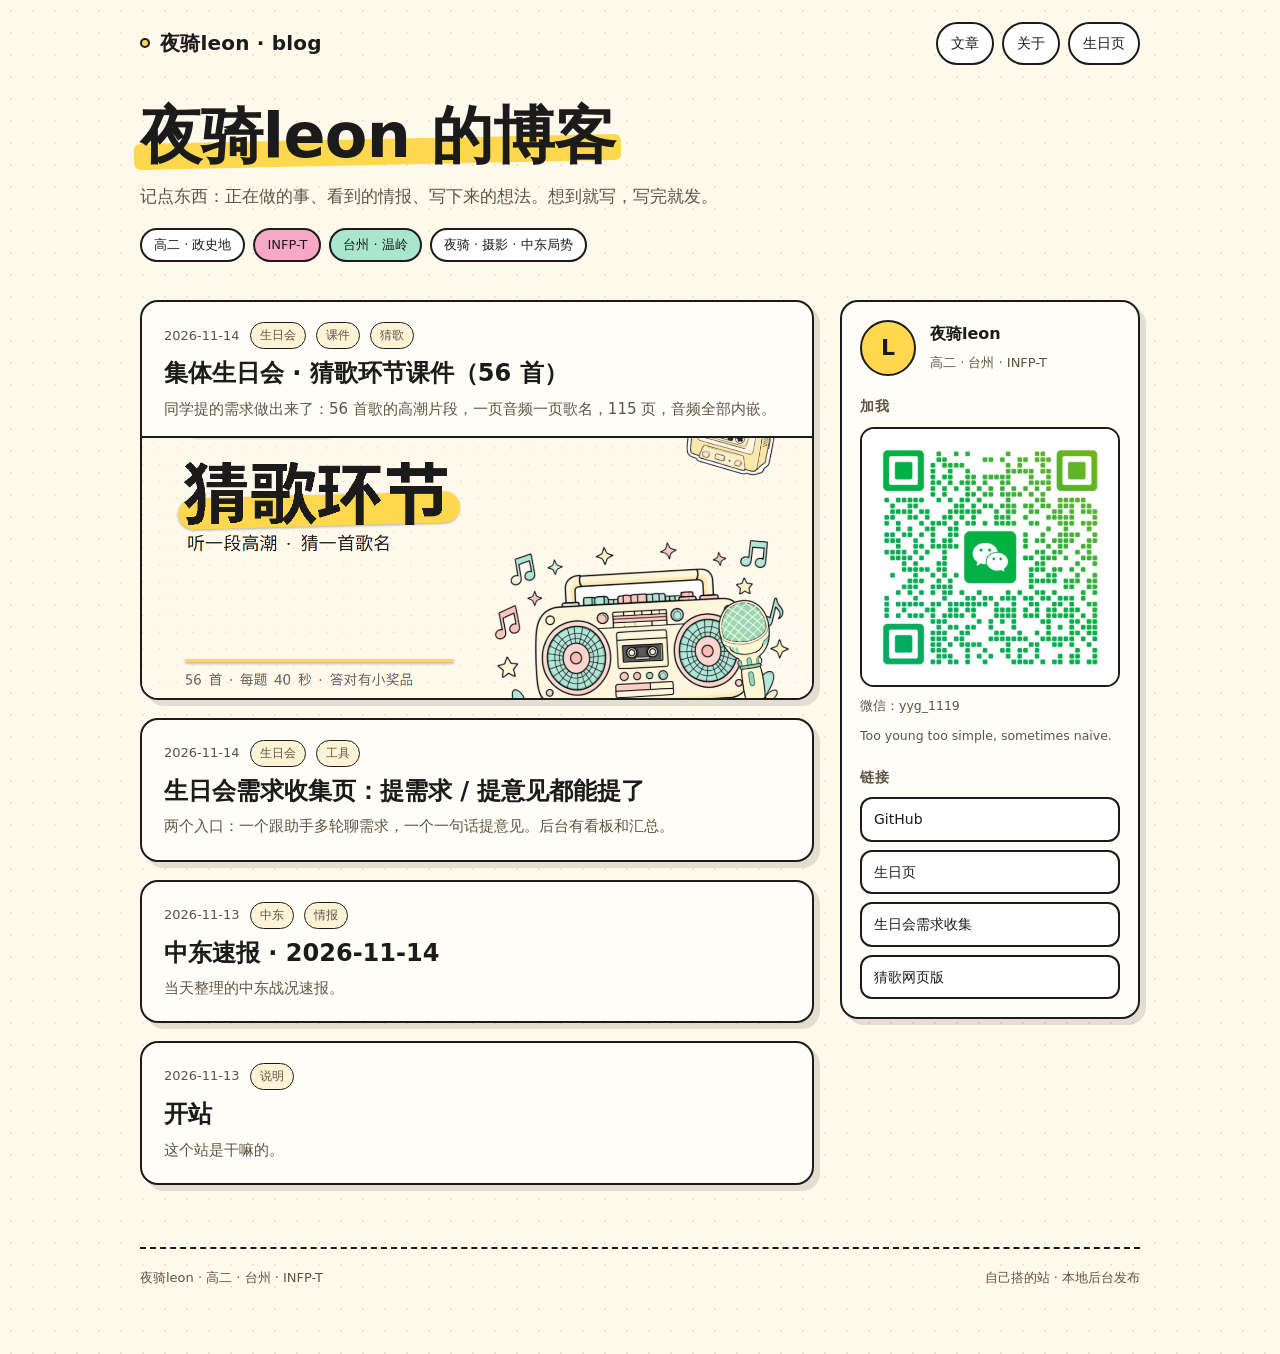
==== index.html @ 82ba841f "init: 博客站点 + 首批文章" ====
<!doctype html>
<html lang="zh-CN"><head>
<meta charset="utf-8">
<meta name="viewport" content="width=device-width,initial-scale=1">
<title>夜骑leon · 博客</title>
<meta name="description" content="Too young too simple, sometimes naive.">
<meta name="theme-color" content="#fff9ec">
<link rel="stylesheet" href="assets/style.css">

</head><body>
<div class="wrap">
<header class="top">
  <div class="brand"><span class="dot"></span>夜骑leon · blog</div>
  <nav><a href="index.html">文章</a><a href="about.html">关于</a><a href="https://cnyeqi-leon.github.io/birthday/">生日页</a></nav>
</header>
<section class="hero">
  <h1><span class="hl">夜骑leon 的博客</span></h1>
  <p>记点东西：正在做的事、看到的情报、写下来的想法。想到就写，写完就发。</p>
  <div class="chips"><span class="chip ">高二 · 政史地</span><span class="chip p">INFP-T</span><span class="chip m">台州 · 温岭</span><span class="chip ">夜骑 · 摄影 · 中东局势</span></div>
</section>
<div class="layout">
  <div><a class="card post-card" href="post/guess-song-ppt.html">
  <div class="meta"><span>2026-11-14</span><span class="tag">生日会</span><span class="tag">课件</span><span class="tag">猜歌</span></div>
  <h2>集体生日会 · 猜歌环节课件（56 首）</h2>
  <p>同学提的需求做出来了：56 首歌的高潮片段，一页音频一页歌名，115 页，音频全部内嵌。</p>
  <span class="cover"><img src="assets/uploads/guess-cover.png" alt=""></span>
</a><a class="card post-card" href="post/birthday-requirement-site.html">
  <div class="meta"><span>2026-11-14</span><span class="tag">生日会</span><span class="tag">工具</span></div>
  <h2>生日会需求收集页：提需求 / 提意见都能提了</h2>
  <p>两个入口：一个跟助手多轮聊需求，一个一句话提意见。后台有看板和汇总。</p>
  
</a><a class="card post-card" href="post/mideast-2026-11-14.html">
  <div class="meta"><span>2026-11-13</span><span class="tag">中东</span><span class="tag">情报</span></div>
  <h2>中东速报 · 2026-11-14</h2>
  <p>当天整理的中东战况速报。</p>
  
</a><a class="card post-card" href="post/hello.html">
  <div class="meta"><span>2026-11-13</span><span class="tag">说明</span></div>
  <h2>开站</h2>
  <p>这个站是干嘛的。</p>
  
</a></div>
  <aside class="side"><div class="card">
  <div class="me">
    <div class="avatar">L</div>
    <div><b>夜骑leon</b><span>高二 · 台州 · INFP-T</span></div>
  </div>
  <h3>加我</h3>
  <img class="qr" src="assets/uploads/wechat-qr.png" alt="微信二维码">
  <div class="note">微信：yyg_1119</div>
  <div class="note">Too young too simple, sometimes naive.</div>
  <h3>链接</h3>
  <div class="links"><a href="https://github.com/cnyeqi-leon">GitHub</a><a href="https://cnyeqi-leon.github.io/birthday/">生日页</a><a href="https://junshi-pc.tailf36923.ts.net:10000/">生日会需求收集</a><a href="https://junshi-pc.tailf36923.ts.net:10000/guess/">猜歌网页版</a></div>
</div></aside>
</div>
<footer>
  <span>夜骑leon · 高二 · 台州 · INFP-T</span>
  <span>自己搭的站 · 本地后台发布</span>
</footer>
</div>
</body></html>
---- assets/style.css ----
:root{--cream:#fff9ec;--cream2:#fff3d6;--ink:#1b1b1b;--ink2:#5b5346;--yellow:#ffd84d;
--pink:#f7a8c4;--mint:#a8e6cf;--line:#1b1b1b;--card:#fffdf8;--grid:#efe4cd}
*{box-sizing:border-box}
html{-webkit-text-size-adjust:100%}
body{margin:0;background:var(--cream);color:var(--ink);font-family:-apple-system,BlinkMacSystemFont,'PingFang SC','Microsoft YaHei','Noto Sans SC',system-ui,sans-serif;
 background-image:radial-gradient(var(--grid) 1px,transparent 1px);background-size:22px 22px;
 font-size:16px;line-height:1.75}
a{color:var(--ink);text-decoration:none}
a:hover{color:#8a5a00}
.wrap{max-width:1040px;margin:0 auto;padding:0 20px 64px}
header.top{display:flex;align-items:center;justify-content:space-between;gap:16px;
 padding:22px 0 10px;flex-wrap:wrap}
.brand{display:flex;align-items:baseline;gap:10px;font-weight:800;font-size:20px;letter-spacing:.01em}
.brand .dot{width:10px;height:10px;border-radius:50%;background:var(--yellow);
 border:2px solid var(--ink);display:inline-block;transform:translateY(-2px)}
nav{display:flex;gap:8px;flex-wrap:wrap}
nav a{font-size:14px;padding:7px 13px;border:2px solid var(--ink);border-radius:999px;background:#fff;
 transition:.15s}
nav a:hover{background:var(--yellow);color:var(--ink)}
.hero{padding:26px 0 8px}
.hero h1{font-size:clamp(34px,6.4vw,62px);line-height:1.12;margin:0 0 12px;font-weight:800;letter-spacing:-.01em}
.hl{position:relative;display:inline-block;z-index:0}
.hl::after{content:"";position:absolute;left:-6px;right:-6px;bottom:6%;height:38%;
 background:var(--yellow);border-radius:6px;z-index:-1;transform:rotate(-1.2deg)}
.hero p{margin:10px 0 0;color:var(--ink2);font-size:17px;max-width:44em}
.chips{display:flex;gap:8px;flex-wrap:wrap;margin-top:16px}
.chip{font-size:13px;border:2px solid var(--ink);border-radius:999px;padding:4px 12px;background:#fff}
.chip.y{background:var(--yellow)}.chip.p{background:var(--pink)}.chip.m{background:var(--mint)}
.layout{display:grid;grid-template-columns:minmax(0,1fr) 300px;gap:26px;margin-top:30px;align-items:start}
@media(max-width:820px){.layout{grid-template-columns:1fr}}
.card{background:var(--card);border:2.5px solid var(--ink);border-radius:18px;
 box-shadow:6px 6px 0 rgba(27,27,27,.12);overflow:hidden}
.post-card{display:block;padding:20px 22px;margin-bottom:18px;transition:transform .14s}
.post-card:hover{transform:translate(-2px,-2px);box-shadow:8px 8px 0 rgba(27,27,27,.16)}
.post-card .meta{font-size:13px;color:var(--ink2);display:flex;gap:10px;flex-wrap:wrap;align-items:center}
.tag{font-size:12px;border:1.5px solid var(--ink);border-radius:999px;padding:2px 9px;background:var(--cream2)}
.post-card h2{margin:8px 0 6px;font-size:24px;line-height:1.35;font-weight:800}
.post-card p{margin:0;color:var(--ink2);font-size:15px}
.post-card .cover{margin:14px -22px -20px;border-top:2.5px solid var(--ink);display:block}
.post-card .cover img{display:block;width:100%;max-height:260px;object-fit:cover}
.side{position:sticky;top:18px;display:grid;gap:18px}
.side .card{padding:18px}
.me{display:flex;align-items:center;gap:14px}
.avatar{width:56px;height:56px;border-radius:50%;background:var(--yellow);border:2.5px solid var(--ink);
 display:grid;place-items:center;font-weight:800;font-size:22px;flex:none}
.me b{display:block;font-size:16px}
.me span{font-size:13px;color:var(--ink2)}
.side h3{margin:18px 0 8px;font-size:14px;letter-spacing:.06em;color:var(--ink2);text-transform:uppercase}
.qr{display:block;width:100%;border:2.5px solid var(--ink);border-radius:14px;background:#fff}
.links{display:grid;gap:8px;margin-top:6px}
.links a{border:2px solid var(--ink);border-radius:12px;padding:8px 12px;background:#fff;font-size:14px}
.links a:hover{background:var(--yellow)}
.note{font-size:12.5px;color:var(--ink2);margin-top:8px}
footer{margin-top:44px;padding-top:18px;border-top:2px dashed var(--ink);font-size:13px;color:var(--ink2);
 display:flex;justify-content:space-between;gap:12px;flex-wrap:wrap}
/* ---------- 文章页 ---------- */
article.post{background:var(--card);border:2.5px solid var(--ink);border-radius:20px;
 box-shadow:6px 6px 0 rgba(27,27,27,.12);padding:34px clamp(20px,4vw,52px);margin-top:22px}
article.post h1{font-size:clamp(28px,4.6vw,42px);line-height:1.25;margin:6px 0 14px;font-weight:800}
.postmeta{display:flex;gap:10px;flex-wrap:wrap;align-items:center;font-size:13.5px;color:var(--ink2);
 padding-bottom:16px;border-bottom:2px dashed var(--ink);margin-bottom:22px}
.body{font-size:16.5px;line-height:1.9}
.body h2{font-size:26px;margin:34px 0 12px;font-weight:800}
.body h2 .mk{background:linear-gradient(transparent 62%,var(--yellow) 62%)}
.body h3{font-size:20px;margin:26px 0 10px}
.body p{margin:14px 0}
.body ul,.body ol{margin:14px 0;padding-left:1.5em}
.body li{margin:6px 0}
.body img{max-width:100%;border:2.5px solid var(--ink);border-radius:14px;display:block;margin:18px auto;
 box-shadow:5px 5px 0 rgba(27,27,27,.12)}
.body blockquote{margin:18px 0;padding:12px 18px;background:var(--cream2);border-left:6px solid var(--yellow);
 border-radius:0 12px 12px 0;color:var(--ink)}
.body code{background:#f0e7d6;border:1px solid #d8cbb1;border-radius:6px;padding:1px 6px;font-size:.92em}
.body pre{background:#1b1b1b;color:#f7f3e8;padding:16px 18px;border-radius:14px;overflow:auto}
.body pre code{background:none;border:0;color:inherit;padding:0}
.body a{border-bottom:2px solid var(--yellow);font-weight:600}
.body table{border-collapse:collapse;width:100%;margin:18px 0;font-size:15px}
.body th,.body td{border:1.5px solid var(--ink);padding:8px 10px;text-align:left}
.body th{background:var(--cream2)}
.body hr{border:0;border-top:2px dashed var(--ink);margin:28px 0}
.pager{display:flex;justify-content:space-between;gap:14px;margin-top:26px;flex-wrap:wrap}
.empty{padding:40px;text-align:center;color:var(--ink2)}
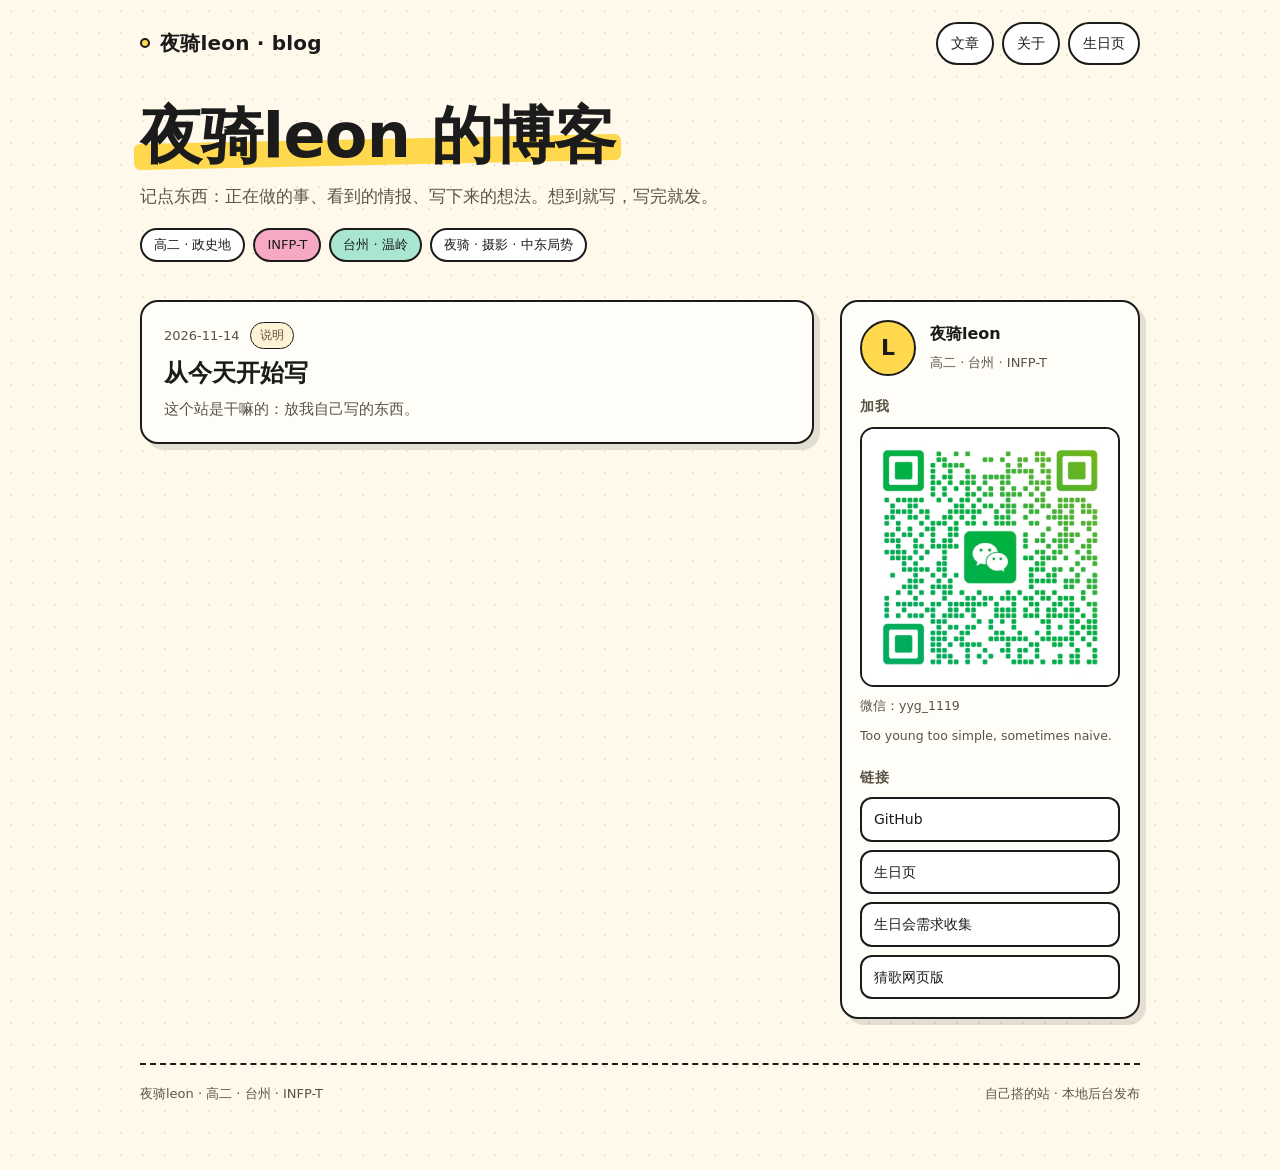
==== commit 9c4a3361: "content: 撤掉内部资料，只留自我介绍" ====
--- a/index.html
+++ b/index.html
@@ -19,25 +19,10 @@
   <div class="chips"><span class="chip ">高二 · 政史地</span><span class="chip p">INFP-T</span><span class="chip m">台州 · 温岭</span><span class="chip ">夜骑 · 摄影 · 中东局势</span></div>
 </section>
 <div class="layout">
-  <div><a class="card post-card" href="post/guess-song-ppt.html">
-  <div class="meta"><span>2026-11-14</span><span class="tag">生日会</span><span class="tag">课件</span><span class="tag">猜歌</span></div>
-  <h2>集体生日会 · 猜歌环节课件（56 首）</h2>
-  <p>同学提的需求做出来了：56 首歌的高潮片段，一页音频一页歌名，115 页，音频全部内嵌。</p>
-  <span class="cover"><img src="assets/uploads/guess-cover.png" alt=""></span>
-</a><a class="card post-card" href="post/birthday-requirement-site.html">
-  <div class="meta"><span>2026-11-14</span><span class="tag">生日会</span><span class="tag">工具</span></div>
-  <h2>生日会需求收集页：提需求 / 提意见都能提了</h2>
-  <p>两个入口：一个跟助手多轮聊需求，一个一句话提意见。后台有看板和汇总。</p>
-  
-</a><a class="card post-card" href="post/mideast-2026-11-14.html">
-  <div class="meta"><span>2026-11-13</span><span class="tag">中东</span><span class="tag">情报</span></div>
-  <h2>中东速报 · 2026-11-14</h2>
-  <p>当天整理的中东战况速报。</p>
-  
-</a><a class="card post-card" href="post/hello.html">
-  <div class="meta"><span>2026-11-13</span><span class="tag">说明</span></div>
-  <h2>开站</h2>
-  <p>这个站是干嘛的。</p>
+  <div><a class="card post-card" href="post/hello.html">
+  <div class="meta"><span>2026-11-14</span><span class="tag">说明</span></div>
+  <h2>从今天开始写</h2>
+  <p>这个站是干嘛的：放我自己写的东西。</p>
   
 </a></div>
   <aside class="side"><div class="card">
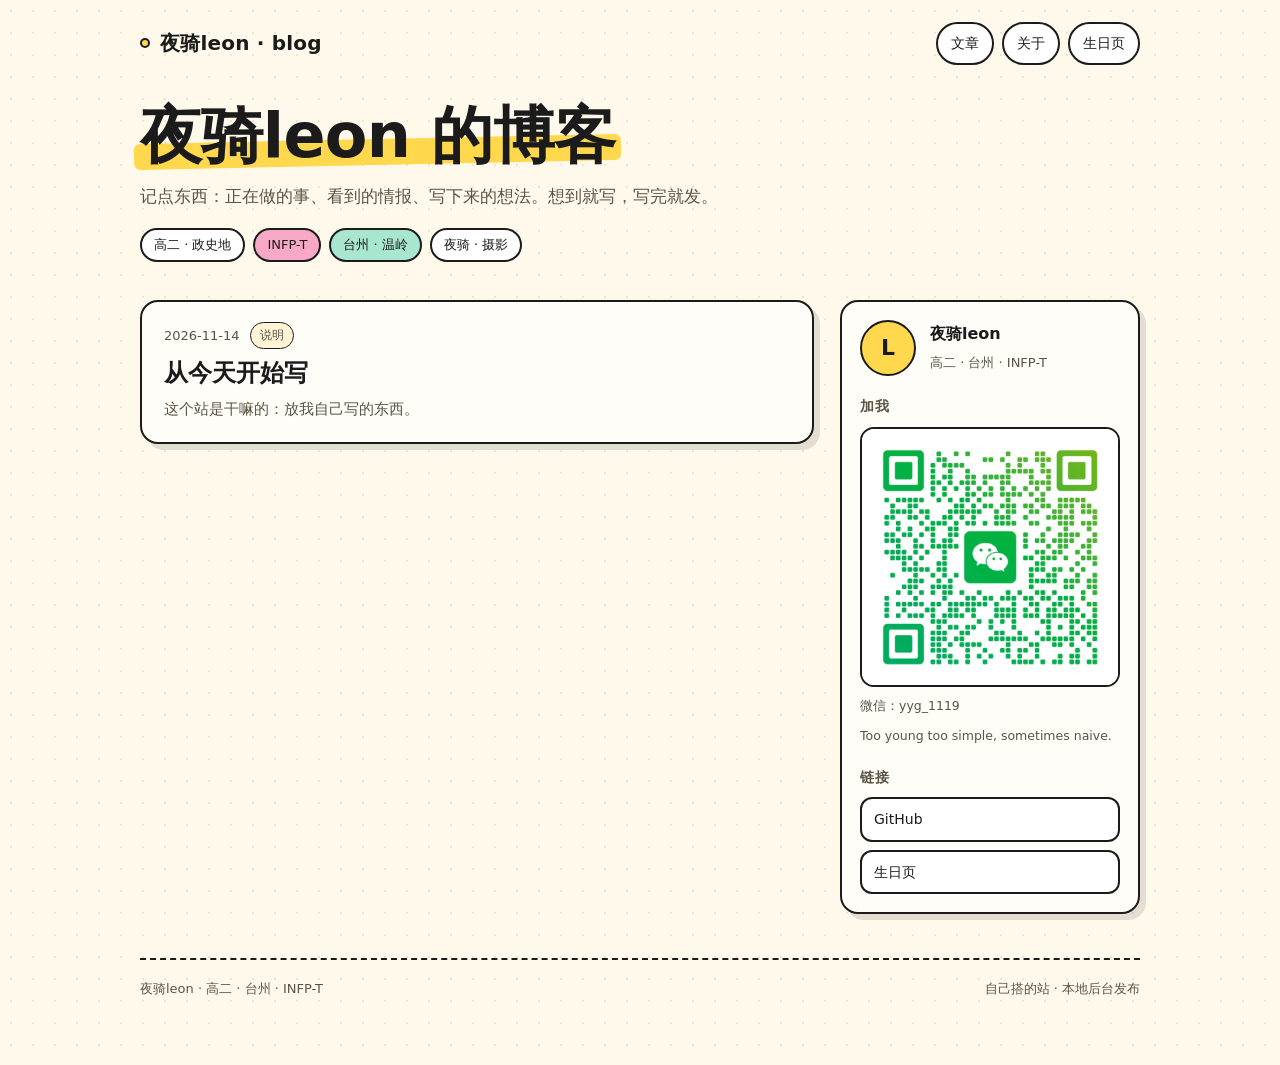
==== commit d9f9abfa: "content: 侧栏只留公开链接" ====
--- a/index.html
+++ b/index.html
@@ -16,7 +16,7 @@
 <section class="hero">
   <h1><span class="hl">夜骑leon 的博客</span></h1>
   <p>记点东西：正在做的事、看到的情报、写下来的想法。想到就写，写完就发。</p>
-  <div class="chips"><span class="chip ">高二 · 政史地</span><span class="chip p">INFP-T</span><span class="chip m">台州 · 温岭</span><span class="chip ">夜骑 · 摄影 · 中东局势</span></div>
+  <div class="chips"><span class="chip ">高二 · 政史地</span><span class="chip p">INFP-T</span><span class="chip m">台州 · 温岭</span><span class="chip ">夜骑 · 摄影</span></div>
 </section>
 <div class="layout">
   <div><a class="card post-card" href="post/hello.html">
@@ -35,7 +35,7 @@
   <div class="note">微信：yyg_1119</div>
   <div class="note">Too young too simple, sometimes naive.</div>
   <h3>链接</h3>
-  <div class="links"><a href="https://github.com/cnyeqi-leon">GitHub</a><a href="https://cnyeqi-leon.github.io/birthday/">生日页</a><a href="https://junshi-pc.tailf36923.ts.net:10000/">生日会需求收集</a><a href="https://junshi-pc.tailf36923.ts.net:10000/guess/">猜歌网页版</a></div>
+  <div class="links"><a href="https://github.com/cnyeqi-leon">GitHub</a><a href="https://cnyeqi-leon.github.io/birthday/">生日页</a></div>
 </div></aside>
 </div>
 <footer>
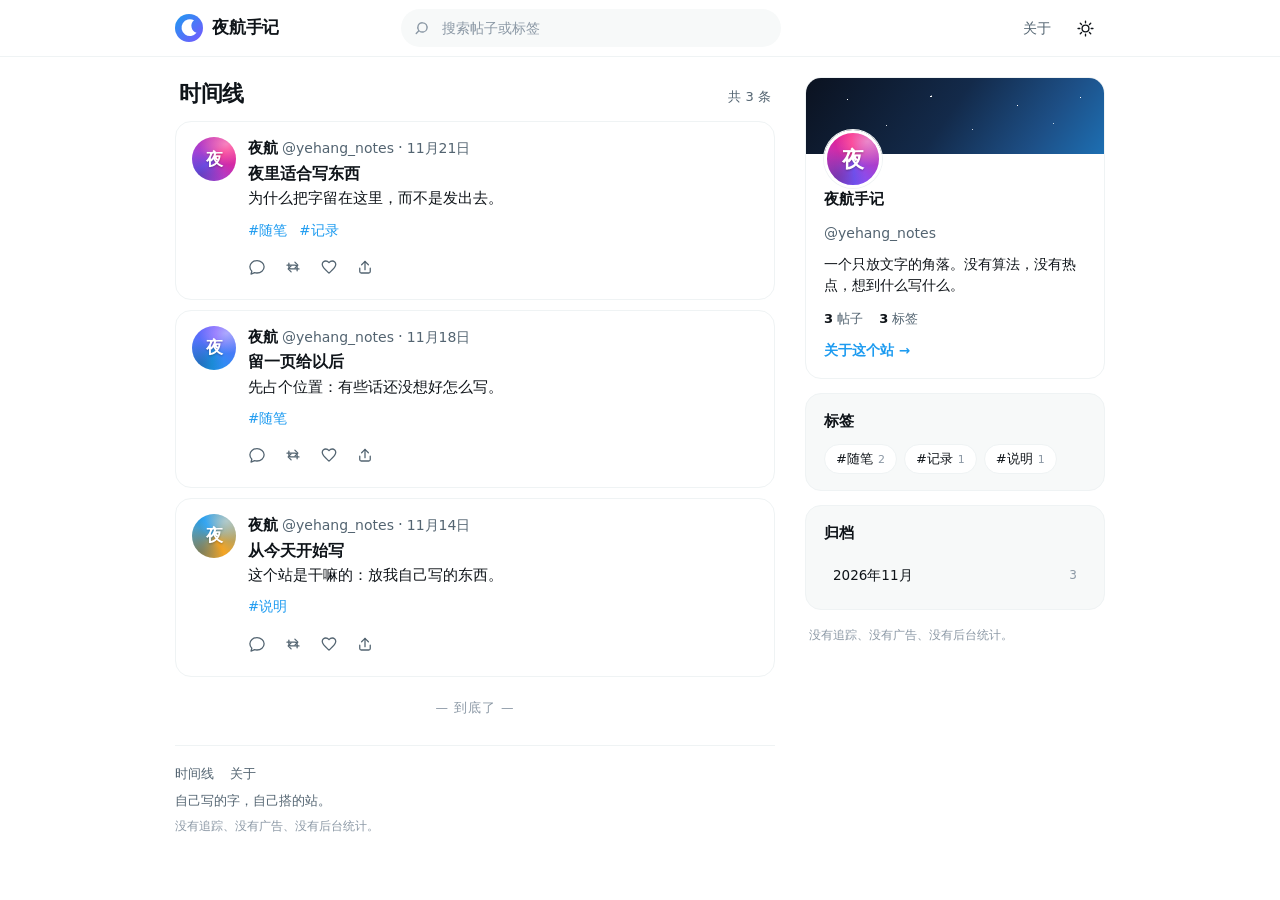
==== commit 9a77bfc6: "rebuild: X-style timeline, no personal info" ====
--- a/index.html
+++ b/index.html
@@ -1,46 +1,157 @@
 <!doctype html>
-<html lang="zh-CN"><head>
+<html lang="zh-CN" data-theme="light">
+<head>
 <meta charset="utf-8">
-<meta name="viewport" content="width=device-width,initial-scale=1">
-<title>夜骑leon · 博客</title>
-<meta name="description" content="Too young too simple, sometimes naive.">
-<meta name="theme-color" content="#fff9ec">
+<meta name="viewport" content="width=device-width, initial-scale=1">
+<title>夜航手记</title>
+<meta name="description" content="一个只放文字的静态博客：时间线式阅读，没有算法推荐，也不写私人信息。">
+<meta name="color-scheme" content="light dark">
+<meta name="theme-color" content="#ffffff" id="themeColor">
+<meta property="og:title" content="夜航手记">
+<meta property="og:description" content="一个只放文字的静态博客：时间线式阅读，没有算法推荐，也不写私人信息。">
+<meta property="og:type" content="website">
+<link rel="icon" href="data:image/svg+xml,%3Csvg%20xmlns='http://www.w3.org/2000/svg'%20viewBox='0%200%2064%2064'%3E%3Crect%20width='64'%20height='64'%20rx='16'%20fill='%230f1419'/%3E%3Cpath%20d='M41%2010a22%2022%200%201%200%2013%2031A18%2018%200%200%201%2041%2010z'%20fill='%231d9bf0'/%3E%3C/svg%3E">
 <link rel="stylesheet" href="assets/style.css">
-
-</head><body>
-<div class="wrap">
-<header class="top">
-  <div class="brand"><span class="dot"></span>夜骑leon · blog</div>
-  <nav><a href="index.html">文章</a><a href="about.html">关于</a><a href="https://cnyeqi-leon.github.io/birthday/">生日页</a></nav>
+<script>(function(){try{var t=localStorage.getItem("theme");if(t==="dark"||(!t&&window.matchMedia&&window.matchMedia("(prefers-color-scheme: dark)").matches)){document.documentElement.setAttribute("data-theme","dark");var m=document.getElementById("themeColor");if(m)m.setAttribute("content","#000000");}}catch(e){}})();</script>
+</head>
+<body>
+<header class="topbar">
+  <div class="topbar-inner">
+    
+    <a class="brand" href="index.html" aria-label="夜航手记 时间线">
+      <svg class="brand-mark" viewBox="0 0 32 32" aria-hidden="true"><defs><linearGradient id="bm" x1="0" y1="0" x2="1" y2="1"><stop offset="0" stop-color="#1d9bf0"/><stop offset="1" stop-color="#7856ff"/></linearGradient></defs><circle cx="16" cy="16" r="16" fill="url(#bm)"/><path d="M21.7 7.2a9.6 9.6 0 1 0 2.9 14.3A8.3 8.3 0 0 1 21.7 7.2z" fill="#fff"/></svg>
+      <span class="brand-name">夜航手记</span>
+    </a>
+    <div class="search" role="search">
+  <svg class="search-icon" viewBox="0 0 24 24" aria-hidden="true"><path d="M10.5 3a7.5 7.5 0 1 1-4.7 13.35l-3.32 3.32a1 1 0 1 1-1.42-1.42l3.32-3.32A7.5 7.5 0 0 1 10.5 3zm0 2a5.5 5.5 0 1 0 0 11 5.5 5.5 0 0 0 0-11z" fill="currentColor"/></svg>
+  <input id="q" type="search" placeholder="搜索帖子或标签" autocomplete="off" enterkeyhint="search" aria-label="搜索帖子">
+  <button class="qclear" id="qclear" type="button" aria-label="清空搜索" title="清空搜索" hidden><svg viewBox="0 0 24 24" aria-hidden="true"><path d="M6 6l12 12M18 6 6 18" fill="none" stroke="currentColor" stroke-width="2.2" stroke-linecap="round"/></svg></button>
+</div>
+    <div class="topbar-actions">
+      <a class="ghost-link" href="about.html">关于</a>
+      <button class="icon-btn theme-btn" id="themeBtn" type="button" aria-label="切换深浅色" title="切换深浅色" aria-pressed="false">
+        <svg class="ic-sun" viewBox="0 0 24 24" aria-hidden="true"><circle cx="12" cy="12" r="4.3" fill="none" stroke="currentColor" stroke-width="1.7"/><path d="M12 2.6v2.2M12 19.2v2.2M2.6 12h2.2M19.2 12h2.2M5.4 5.4l1.6 1.6M17 17l1.6 1.6M18.6 5.4 17 7M7 17l-1.6 1.6" fill="none" stroke="currentColor" stroke-width="1.7" stroke-linecap="round"/></svg>
+        <svg class="ic-moon" viewBox="0 0 24 24" aria-hidden="true"><path d="M20.4 14.2A8.6 8.6 0 0 1 9.8 3.6a8.6 8.6 0 1 0 10.6 10.6z" fill="none" stroke="currentColor" stroke-width="1.7" stroke-linejoin="round"/></svg>
+      </button>
+    </div>
+  </div>
 </header>
-<section class="hero">
-  <h1><span class="hl">夜骑leon 的博客</span></h1>
-  <p>记点东西：正在做的事、看到的情报、写下来的想法。想到就写，写完就发。</p>
-  <div class="chips"><span class="chip ">高二 · 政史地</span><span class="chip p">INFP-T</span><span class="chip m">台州 · 温岭</span><span class="chip ">夜骑 · 摄影</span></div>
-</section>
-<div class="layout">
-  <div><a class="card post-card" href="post/hello.html">
-  <div class="meta"><span>2026-11-14</span><span class="tag">说明</span></div>
-  <h2>从今天开始写</h2>
-  <p>这个站是干嘛的：放我自己写的东西。</p>
-  
-</a></div>
-  <aside class="side"><div class="card">
-  <div class="me">
-    <div class="avatar">L</div>
-    <div><b>夜骑leon</b><span>高二 · 台州 · INFP-T</span></div>
+<div class="page">
+  <main class="timeline" id="main">
+    <div class="timeline-head">
+      <h1>时间线</h1>
+      <span class="count" id="count">共 3 条</span>
+    </div>
+    <div class="filter-bar" id="filterBar" hidden>
+      <span id="filterText">筛选</span>
+      <button class="filter-clear" id="clearFilter" type="button">清除筛选</button>
+    </div>
+    <div class="feed" id="feed">
+<article class="post-card" data-search="夜里适合写东西 为什么把字留在这里，而不是发出去。 2026-11-21 随笔 记录 夜里安静，写东西不用解释给谁听。 把字放在这里，不是为了被看见，只是想让它们有个地方待着。 一点想法 写得慢没关系，写完就好 不用追热点，热点会自己过去 留白也是一种内容 如果哪天你路过这里，随便看看就好。" data-date="2026-11-21">
+  <div class="avatar" style="--av-a:#7856ff;--av-b:#f91880;--av-r:234deg" aria-hidden="true"><span>夜</span></div>
+  <div class="pc-main">
+    <div class="pc-head">
+      <a class="pc-name" href="post/night-notes.html">夜航</a>
+      <span class="pc-handle">@yehang_notes</span>
+      <span class="pc-sep" aria-hidden="true">·</span>
+      <time class="pc-time" datetime="2026-11-21" title="2026年11月21日">11月21日</time>
+    </div>
+    <a class="pc-link" href="post/night-notes.html">
+      <h2 class="pc-title">夜里适合写东西</h2>
+      <p class="pc-text">为什么把字留在这里，而不是发出去。</p>
+      
+    </a>
+    <div class="pc-tags"><button class="tag" type="button" data-tag="随笔">#随笔</button><button class="tag" type="button" data-tag="记录">#记录</button></div>
+    <div class="pc-actions" role="group" aria-label="互动（仅展示）">
+      <button class="act act-reply" type="button" aria-label="回复（仅展示）" title="回复（仅展示）"><svg viewBox="0 0 24 24" aria-hidden="true"><path d="M12 3.5c5.2 0 9.5 3.7 9.5 8.2 0 4.6-4.3 8.3-9.5 8.3-1.1 0-2.2-.1-3.2-.4L4 21.5l1.1-3.8C3.6 16.2 2.5 14.1 2.5 11.7c0-4.5 4.3-8.2 9.5-8.2z" fill="none" stroke="currentColor" stroke-width="1.7" stroke-linejoin="round"/></svg></button>
+      <button class="act act-repost" type="button" aria-label="转发（仅展示）" title="转发（仅展示）"><svg viewBox="0 0 24 24" aria-hidden="true"><path d="M4 9.5h10.5a3 3 0 0 1 3 3V17" fill="none" stroke="currentColor" stroke-width="1.7" stroke-linecap="round" stroke-linejoin="round"/><path d="M14.5 5.5 18.5 9.5 14.5 13.5" fill="none" stroke="currentColor" stroke-width="1.7" stroke-linecap="round" stroke-linejoin="round"/><path d="M20 14.5H9.5a3 3 0 0 1-3-3V7" fill="none" stroke="currentColor" stroke-width="1.7" stroke-linecap="round" stroke-linejoin="round"/><path d="M9.5 18.5 5.5 14.5 9.5 10.5" fill="none" stroke="currentColor" stroke-width="1.7" stroke-linecap="round" stroke-linejoin="round"/></svg></button>
+      <button class="act act-like" type="button" aria-label="喜欢（仅展示）" title="喜欢（仅展示）" aria-pressed="false"><svg viewBox="0 0 24 24" aria-hidden="true"><path d="M12 20.2 10.7 19C6.2 15 3 12.2 3 8.8 3 6.2 5.1 4 7.7 4c1.6 0 3.1.8 4.3 2.2C13.2 4.8 14.7 4 16.3 4 18.9 4 21 6.2 21 8.8c0 3.4-3.2 6.2-7.7 10.2L12 20.2z" fill="none" stroke="currentColor" stroke-width="1.7" stroke-linejoin="round"/></svg></button>
+      <button class="act act-share" type="button" aria-label="复制链接" title="复制链接" data-href="post/night-notes.html"><svg viewBox="0 0 24 24" aria-hidden="true"><path d="M12 15.5V4.5" fill="none" stroke="currentColor" stroke-width="1.7" stroke-linecap="round"/><path d="M7.5 9 12 4.5 16.5 9" fill="none" stroke="currentColor" stroke-width="1.7" stroke-linecap="round" stroke-linejoin="round"/><path d="M5 13.5v4.5A2 2 0 0 0 7 20h10a2 2 0 0 0 2-2v-4.5" fill="none" stroke="currentColor" stroke-width="1.7" stroke-linecap="round"/></svg></button>
+    </div>
   </div>
-  <h3>加我</h3>
-  <img class="qr" src="assets/uploads/wechat-qr.png" alt="微信二维码">
-  <div class="note">微信：yyg_1119</div>
-  <div class="note">Too young too simple, sometimes naive.</div>
-  <h3>链接</h3>
-  <div class="links"><a href="https://github.com/cnyeqi-leon">GitHub</a><a href="https://cnyeqi-leon.github.io/birthday/">生日页</a></div>
-</div></aside>
+</article>
+<article class="post-card" data-search="留一页给以后 先占个位置：有些话还没想好怎么写。 2026-11-18 随笔 这一页先空着。 有些东西还没想好怎么写，就先占个位置。等哪天夜里想到合适的句子，再回来补上。 不着急。写东西这件事，慢一点也没关系。 待写 一段关于「耐心」的笔记 一篇没有结论的观察 一次读书摘抄的整理" data-date="2026-11-18">
+  <div class="avatar" style="--av-a:#1d9bf0;--av-b:#7856ff;--av-r:188deg" aria-hidden="true"><span>夜</span></div>
+  <div class="pc-main">
+    <div class="pc-head">
+      <a class="pc-name" href="post/blank-page.html">夜航</a>
+      <span class="pc-handle">@yehang_notes</span>
+      <span class="pc-sep" aria-hidden="true">·</span>
+      <time class="pc-time" datetime="2026-11-18" title="2026年11月18日">11月18日</time>
+    </div>
+    <a class="pc-link" href="post/blank-page.html">
+      <h2 class="pc-title">留一页给以后</h2>
+      <p class="pc-text">先占个位置：有些话还没想好怎么写。</p>
+      
+    </a>
+    <div class="pc-tags"><button class="tag" type="button" data-tag="随笔">#随笔</button></div>
+    <div class="pc-actions" role="group" aria-label="互动（仅展示）">
+      <button class="act act-reply" type="button" aria-label="回复（仅展示）" title="回复（仅展示）"><svg viewBox="0 0 24 24" aria-hidden="true"><path d="M12 3.5c5.2 0 9.5 3.7 9.5 8.2 0 4.6-4.3 8.3-9.5 8.3-1.1 0-2.2-.1-3.2-.4L4 21.5l1.1-3.8C3.6 16.2 2.5 14.1 2.5 11.7c0-4.5 4.3-8.2 9.5-8.2z" fill="none" stroke="currentColor" stroke-width="1.7" stroke-linejoin="round"/></svg></button>
+      <button class="act act-repost" type="button" aria-label="转发（仅展示）" title="转发（仅展示）"><svg viewBox="0 0 24 24" aria-hidden="true"><path d="M4 9.5h10.5a3 3 0 0 1 3 3V17" fill="none" stroke="currentColor" stroke-width="1.7" stroke-linecap="round" stroke-linejoin="round"/><path d="M14.5 5.5 18.5 9.5 14.5 13.5" fill="none" stroke="currentColor" stroke-width="1.7" stroke-linecap="round" stroke-linejoin="round"/><path d="M20 14.5H9.5a3 3 0 0 1-3-3V7" fill="none" stroke="currentColor" stroke-width="1.7" stroke-linecap="round" stroke-linejoin="round"/><path d="M9.5 18.5 5.5 14.5 9.5 10.5" fill="none" stroke="currentColor" stroke-width="1.7" stroke-linecap="round" stroke-linejoin="round"/></svg></button>
+      <button class="act act-like" type="button" aria-label="喜欢（仅展示）" title="喜欢（仅展示）" aria-pressed="false"><svg viewBox="0 0 24 24" aria-hidden="true"><path d="M12 20.2 10.7 19C6.2 15 3 12.2 3 8.8 3 6.2 5.1 4 7.7 4c1.6 0 3.1.8 4.3 2.2C13.2 4.8 14.7 4 16.3 4 18.9 4 21 6.2 21 8.8c0 3.4-3.2 6.2-7.7 10.2L12 20.2z" fill="none" stroke="currentColor" stroke-width="1.7" stroke-linejoin="round"/></svg></button>
+      <button class="act act-share" type="button" aria-label="复制链接" title="复制链接" data-href="post/blank-page.html"><svg viewBox="0 0 24 24" aria-hidden="true"><path d="M12 15.5V4.5" fill="none" stroke="currentColor" stroke-width="1.7" stroke-linecap="round"/><path d="M7.5 9 12 4.5 16.5 9" fill="none" stroke="currentColor" stroke-width="1.7" stroke-linecap="round" stroke-linejoin="round"/><path d="M5 13.5v4.5A2 2 0 0 0 7 20h10a2 2 0 0 0 2-2v-4.5" fill="none" stroke="currentColor" stroke-width="1.7" stroke-linecap="round"/></svg></button>
+    </div>
+  </div>
+</article>
+<article class="post-card" data-search="从今天开始写 这个站是干嘛的：放我自己写的东西。 2026-11-14 说明 这个站放我自己写的东西：想到的、看到的、留在心里的。 不分长短，也不用凑字数——想写就写，写完就发。 会写什么 读到的一句值得记下的话 路上看到的一点东西 折腾事情时的记录 没有结论的思考 不会写什么 不抄、不搬运、不放别人的东西。私人信息一律不写进来。 这里没有评论区，也没有私信。看完就走，挺好。" data-date="2026-11-14">
+  <div class="avatar" style="--av-a:#1d9bf0;--av-b:#f5a524;--av-r:329deg" aria-hidden="true"><span>夜</span></div>
+  <div class="pc-main">
+    <div class="pc-head">
+      <a class="pc-name" href="post/hello.html">夜航</a>
+      <span class="pc-handle">@yehang_notes</span>
+      <span class="pc-sep" aria-hidden="true">·</span>
+      <time class="pc-time" datetime="2026-11-14" title="2026年11月14日">11月14日</time>
+    </div>
+    <a class="pc-link" href="post/hello.html">
+      <h2 class="pc-title">从今天开始写</h2>
+      <p class="pc-text">这个站是干嘛的：放我自己写的东西。</p>
+      
+    </a>
+    <div class="pc-tags"><button class="tag" type="button" data-tag="说明">#说明</button></div>
+    <div class="pc-actions" role="group" aria-label="互动（仅展示）">
+      <button class="act act-reply" type="button" aria-label="回复（仅展示）" title="回复（仅展示）"><svg viewBox="0 0 24 24" aria-hidden="true"><path d="M12 3.5c5.2 0 9.5 3.7 9.5 8.2 0 4.6-4.3 8.3-9.5 8.3-1.1 0-2.2-.1-3.2-.4L4 21.5l1.1-3.8C3.6 16.2 2.5 14.1 2.5 11.7c0-4.5 4.3-8.2 9.5-8.2z" fill="none" stroke="currentColor" stroke-width="1.7" stroke-linejoin="round"/></svg></button>
+      <button class="act act-repost" type="button" aria-label="转发（仅展示）" title="转发（仅展示）"><svg viewBox="0 0 24 24" aria-hidden="true"><path d="M4 9.5h10.5a3 3 0 0 1 3 3V17" fill="none" stroke="currentColor" stroke-width="1.7" stroke-linecap="round" stroke-linejoin="round"/><path d="M14.5 5.5 18.5 9.5 14.5 13.5" fill="none" stroke="currentColor" stroke-width="1.7" stroke-linecap="round" stroke-linejoin="round"/><path d="M20 14.5H9.5a3 3 0 0 1-3-3V7" fill="none" stroke="currentColor" stroke-width="1.7" stroke-linecap="round" stroke-linejoin="round"/><path d="M9.5 18.5 5.5 14.5 9.5 10.5" fill="none" stroke="currentColor" stroke-width="1.7" stroke-linecap="round" stroke-linejoin="round"/></svg></button>
+      <button class="act act-like" type="button" aria-label="喜欢（仅展示）" title="喜欢（仅展示）" aria-pressed="false"><svg viewBox="0 0 24 24" aria-hidden="true"><path d="M12 20.2 10.7 19C6.2 15 3 12.2 3 8.8 3 6.2 5.1 4 7.7 4c1.6 0 3.1.8 4.3 2.2C13.2 4.8 14.7 4 16.3 4 18.9 4 21 6.2 21 8.8c0 3.4-3.2 6.2-7.7 10.2L12 20.2z" fill="none" stroke="currentColor" stroke-width="1.7" stroke-linejoin="round"/></svg></button>
+      <button class="act act-share" type="button" aria-label="复制链接" title="复制链接" data-href="post/hello.html"><svg viewBox="0 0 24 24" aria-hidden="true"><path d="M12 15.5V4.5" fill="none" stroke="currentColor" stroke-width="1.7" stroke-linecap="round"/><path d="M7.5 9 12 4.5 16.5 9" fill="none" stroke="currentColor" stroke-width="1.7" stroke-linecap="round" stroke-linejoin="round"/><path d="M5 13.5v4.5A2 2 0 0 0 7 20h10a2 2 0 0 0 2-2v-4.5" fill="none" stroke="currentColor" stroke-width="1.7" stroke-linecap="round"/></svg></button>
+    </div>
+  </div>
+</article>
+    </div>
+    <div class="empty" id="empty" hidden>
+      <span class="empty-ico" aria-hidden="true">✦</span>
+      <span id="emptyText">没有找到匹配的帖子。</span>
+    </div>
+    <p class="feed-end">— 到底了 —</p>
+    <footer class="site-foot">
+  <nav><a href="index.html">时间线</a><a href="about.html">关于</a></nav>
+  <p>自己写的字，自己搭的站。</p>
+  <p class="foot-fine">没有追踪、没有广告、没有后台统计。</p>
+</footer>
+  </main>
+  <aside class="sidebar" aria-label="站点侧栏">
+  <section class="side-card profile-card">
+    <div class="profile-banner" aria-hidden="true"></div>
+    <div class="profile-body">
+      <div class="avatar avatar-xl" style="--av-a:#7856ff;--av-b:#f91880;--av-r:176deg" aria-hidden="true"><span>夜</span></div>
+      <h2 class="p-name">夜航手记</h2>
+      <div class="p-handle">@yehang_notes</div>
+      <p class="p-bio">一个只放文字的角落。没有算法，没有热点，想到什么写什么。</p>
+      <div class="p-stats"><span><b>3</b> 帖子</span><span><b>3</b> 标签</span></div>
+      <a class="side-link" href="about.html">关于这个站 →</a>
+    </div>
+  </section>
+  <section class="side-card">
+    <h2>标签</h2>
+    <div class="tagcloud"><button class="tag-chip" type="button" data-side-tag="随笔">#随笔<span class="n">2</span></button><button class="tag-chip" type="button" data-side-tag="记录">#记录<span class="n">1</span></button><button class="tag-chip" type="button" data-side-tag="说明">#说明<span class="n">1</span></button></div>
+  </section>
+  <section class="side-card">
+    <h2>归档</h2>
+    <ul class="archive"><li><button type="button" data-side-month="2026-11"><span>2026年11月</span><span class="n">3</span></button></li></ul>
+  </section>
+  <p class="side-foot">没有追踪、没有广告、没有后台统计。</p>
+</aside>
 </div>
-<footer>
-  <span>夜骑leon · 高二 · 台州 · INFP-T</span>
-  <span>自己搭的站 · 本地后台发布</span>
-</footer>
-</div>
-</body></html>+<div class="toast" id="toast" role="status" aria-live="polite"></div>
+<script src="assets/app.js" defer></script>
+</body>
+</html>
--- a/assets/style.css
+++ b/assets/style.css
@@ -1,83 +1,313 @@
-
-:root{--cream:#fff9ec;--cream2:#fff3d6;--ink:#1b1b1b;--ink2:#5b5346;--yellow:#ffd84d;
---pink:#f7a8c4;--mint:#a8e6cf;--line:#1b1b1b;--card:#fffdf8;--grid:#efe4cd}
+/* =========================================================
+   夜航手记 · X 风格单列时间线
+   ========================================================= */
+:root{
+  --font: -apple-system,BlinkMacSystemFont,"Segoe UI","PingFang SC","Hiragino Sans GB","Microsoft YaHei","Noto Sans SC",system-ui,sans-serif;
+  --bg:#ffffff;
+  --surface:#ffffff;
+  --surface-2:#f7f9f9;
+  --surface-3:#eff3f4;
+  --line:#eff3f4;
+  --line-strong:#cfd9de;
+  --text:#0f1419;
+  --muted:#536471;
+  --faint:#8b98a5;
+  --accent:#1d9bf0;
+  --accent-soft:rgba(29,155,240,.10);
+  --like:#f91880;
+  --repost:#00ba7c;
+  --header:rgba(255,255,255,.86);
+  --radius:16px;
+  --max:966px;
+  color-scheme:light;
+}
+[data-theme="dark"]{
+  --bg:#000000;
+  --surface:#16181c;
+  --surface-2:#1d1f23;
+  --surface-3:#22262b;
+  --line:#2f3336;
+  --line-strong:#3d4247;
+  --text:#e7e9ea;
+  --muted:#8b98a5;
+  --faint:#71767b;
+  --accent:#1d9bf0;
+  --accent-soft:rgba(29,155,240,.16);
+  --header:rgba(0,0,0,.82);
+  color-scheme:dark;
+}
 *{box-sizing:border-box}
 html{-webkit-text-size-adjust:100%}
-body{margin:0;background:var(--cream);color:var(--ink);font-family:-apple-system,BlinkMacSystemFont,'PingFang SC','Microsoft YaHei','Noto Sans SC',system-ui,sans-serif;
- background-image:radial-gradient(var(--grid) 1px,transparent 1px);background-size:22px 22px;
- font-size:16px;line-height:1.75}
-a{color:var(--ink);text-decoration:none}
-a:hover{color:#8a5a00}
-.wrap{max-width:1040px;margin:0 auto;padding:0 20px 64px}
-header.top{display:flex;align-items:center;justify-content:space-between;gap:16px;
- padding:22px 0 10px;flex-wrap:wrap}
-.brand{display:flex;align-items:baseline;gap:10px;font-weight:800;font-size:20px;letter-spacing:.01em}
-.brand .dot{width:10px;height:10px;border-radius:50%;background:var(--yellow);
- border:2px solid var(--ink);display:inline-block;transform:translateY(-2px)}
-nav{display:flex;gap:8px;flex-wrap:wrap}
-nav a{font-size:14px;padding:7px 13px;border:2px solid var(--ink);border-radius:999px;background:#fff;
- transition:.15s}
-nav a:hover{background:var(--yellow);color:var(--ink)}
-.hero{padding:26px 0 8px}
-.hero h1{font-size:clamp(34px,6.4vw,62px);line-height:1.12;margin:0 0 12px;font-weight:800;letter-spacing:-.01em}
-.hl{position:relative;display:inline-block;z-index:0}
-.hl::after{content:"";position:absolute;left:-6px;right:-6px;bottom:6%;height:38%;
- background:var(--yellow);border-radius:6px;z-index:-1;transform:rotate(-1.2deg)}
-.hero p{margin:10px 0 0;color:var(--ink2);font-size:17px;max-width:44em}
-.chips{display:flex;gap:8px;flex-wrap:wrap;margin-top:16px}
-.chip{font-size:13px;border:2px solid var(--ink);border-radius:999px;padding:4px 12px;background:#fff}
-.chip.y{background:var(--yellow)}.chip.p{background:var(--pink)}.chip.m{background:var(--mint)}
-.layout{display:grid;grid-template-columns:minmax(0,1fr) 300px;gap:26px;margin-top:30px;align-items:start}
-@media(max-width:820px){.layout{grid-template-columns:1fr}}
-.card{background:var(--card);border:2.5px solid var(--ink);border-radius:18px;
- box-shadow:6px 6px 0 rgba(27,27,27,.12);overflow:hidden}
-.post-card{display:block;padding:20px 22px;margin-bottom:18px;transition:transform .14s}
-.post-card:hover{transform:translate(-2px,-2px);box-shadow:8px 8px 0 rgba(27,27,27,.16)}
-.post-card .meta{font-size:13px;color:var(--ink2);display:flex;gap:10px;flex-wrap:wrap;align-items:center}
-.tag{font-size:12px;border:1.5px solid var(--ink);border-radius:999px;padding:2px 9px;background:var(--cream2)}
-.post-card h2{margin:8px 0 6px;font-size:24px;line-height:1.35;font-weight:800}
-.post-card p{margin:0;color:var(--ink2);font-size:15px}
-.post-card .cover{margin:14px -22px -20px;border-top:2.5px solid var(--ink);display:block}
-.post-card .cover img{display:block;width:100%;max-height:260px;object-fit:cover}
-.side{position:sticky;top:18px;display:grid;gap:18px}
-.side .card{padding:18px}
-.me{display:flex;align-items:center;gap:14px}
-.avatar{width:56px;height:56px;border-radius:50%;background:var(--yellow);border:2.5px solid var(--ink);
- display:grid;place-items:center;font-weight:800;font-size:22px;flex:none}
-.me b{display:block;font-size:16px}
-.me span{font-size:13px;color:var(--ink2)}
-.side h3{margin:18px 0 8px;font-size:14px;letter-spacing:.06em;color:var(--ink2);text-transform:uppercase}
-.qr{display:block;width:100%;border:2.5px solid var(--ink);border-radius:14px;background:#fff}
-.links{display:grid;gap:8px;margin-top:6px}
-.links a{border:2px solid var(--ink);border-radius:12px;padding:8px 12px;background:#fff;font-size:14px}
-.links a:hover{background:var(--yellow)}
-.note{font-size:12.5px;color:var(--ink2);margin-top:8px}
-footer{margin-top:44px;padding-top:18px;border-top:2px dashed var(--ink);font-size:13px;color:var(--ink2);
- display:flex;justify-content:space-between;gap:12px;flex-wrap:wrap}
-/* ---------- 文章页 ---------- */
-article.post{background:var(--card);border:2.5px solid var(--ink);border-radius:20px;
- box-shadow:6px 6px 0 rgba(27,27,27,.12);padding:34px clamp(20px,4vw,52px);margin-top:22px}
-article.post h1{font-size:clamp(28px,4.6vw,42px);line-height:1.25;margin:6px 0 14px;font-weight:800}
-.postmeta{display:flex;gap:10px;flex-wrap:wrap;align-items:center;font-size:13.5px;color:var(--ink2);
- padding-bottom:16px;border-bottom:2px dashed var(--ink);margin-bottom:22px}
-.body{font-size:16.5px;line-height:1.9}
-.body h2{font-size:26px;margin:34px 0 12px;font-weight:800}
-.body h2 .mk{background:linear-gradient(transparent 62%,var(--yellow) 62%)}
-.body h3{font-size:20px;margin:26px 0 10px}
+body{margin:0;background:var(--bg);color:var(--text);font-family:var(--font);font-size:15px;
+  line-height:1.5;-webkit-font-smoothing:antialiased;-moz-osx-font-smoothing:grayscale;overflow-y:scroll}
+a{color:var(--accent);text-decoration:none}
+a:hover{text-decoration:underline}
+button{font:inherit;color:inherit;background:none;border:0;padding:0;cursor:pointer}
+img{max-width:100%}
+::selection{background:rgba(29,155,240,.28)}
+[hidden]{display:none !important}
+.sr-only{position:absolute;width:1px;height:1px;padding:0;margin:-1px;overflow:hidden;
+  clip:rect(0 0 0 0);white-space:nowrap;border:0}
+
+/* ---------- 顶栏 ---------- */
+.topbar{position:sticky;top:0;z-index:50;background:var(--header);
+  -webkit-backdrop-filter:blur(14px) saturate(1.4);backdrop-filter:blur(14px) saturate(1.4);
+  border-bottom:1px solid var(--line)}
+.topbar-inner{max-width:var(--max);margin:0 auto;padding:0 18px;height:56px;
+  display:flex;align-items:center;gap:12px}
+.brand{display:inline-flex;align-items:center;gap:9px;color:var(--text);font-weight:800;
+  font-size:17px;letter-spacing:-.01em;flex:none}
+.brand:hover{text-decoration:none}
+.brand-mark{width:28px;height:28px;flex:none}
+.brand-name{white-space:nowrap}
+.icon-btn{width:38px;height:38px;border-radius:999px;display:grid;place-items:center;
+  color:var(--text);transition:background .15s,color .15s;flex:none}
+.icon-btn:hover{background:var(--surface-2)}
+.icon-btn svg{width:19px;height:19px}
+.topbar-actions{display:flex;align-items:center;gap:4px;flex:none;margin-left:auto}
+.ghost-link{font-size:14px;color:var(--muted);padding:8px 12px;border-radius:999px;
+  transition:background .15s,color .15s;white-space:nowrap}
+.ghost-link:hover{background:var(--surface-2);color:var(--text);text-decoration:none}
+.topbar-spacer{flex:1}
+.theme-btn .ic-moon{display:none}
+[data-theme="dark"] .theme-btn .ic-moon{display:block}
+[data-theme="dark"] .theme-btn .ic-sun{display:none}
+
+/* 搜索框 */
+.search{position:relative;display:flex;align-items:center;flex:1 1 200px;max-width:380px;margin:0 auto}
+.search input{width:100%;height:38px;border:1px solid transparent;border-radius:999px;
+  background:var(--surface-2);color:var(--text);padding:0 38px 0 40px;font:inherit;font-size:14px;
+  outline:none;-webkit-appearance:none;appearance:none;
+  transition:background .15s,border-color .15s,box-shadow .15s}
+.search input::placeholder{color:var(--faint)}
+.search input:focus{background:var(--bg);border-color:var(--accent);box-shadow:0 0 0 3px var(--accent-soft)}
+.search-icon{position:absolute;left:14px;width:17px;height:17px;color:var(--faint);pointer-events:none}
+.qclear{position:absolute;right:7px;width:26px;height:26px;border-radius:50%;
+  display:grid;place-items:center;color:var(--bg);background:var(--accent)}
+.qclear svg{width:14px;height:14px}
+
+/* ---------- 页面骨架 ---------- */
+.page{max-width:var(--max);margin:0 auto;padding:16px 18px 44px;display:grid;
+  grid-template-columns:minmax(0,600px);justify-content:center;gap:26px}
+@media(min-width:1200px){
+  .page{grid-template-columns:minmax(0,600px) 300px;justify-content:space-between;padding-top:20px}
+}
+.timeline,.thread,.about{min-width:0}
+
+/* ---------- 时间线 ---------- */
+.timeline-head{display:flex;align-items:baseline;justify-content:space-between;gap:10px;
+  padding:4px 4px 14px}
+.timeline-head h1{font-size:22px;line-height:1.2;letter-spacing:-.02em;margin:0;font-weight:800}
+.count{font-size:13px;color:var(--muted);white-space:nowrap}
+.filter-bar{display:flex;align-items:center;justify-content:space-between;gap:10px;flex-wrap:wrap;
+  font-size:13px;color:var(--muted);background:var(--accent-soft);
+  border:1px solid rgba(29,155,240,.25);border-radius:12px;padding:9px 12px;margin:0 0 12px}
+.filter-clear{font-size:13px;color:var(--accent);font-weight:600;flex:none}
+.filter-clear:hover{text-decoration:underline}
+
+.feed{display:flex;flex-direction:column;gap:10px}
+.post-card{display:flex;gap:12px;padding:15px 16px;background:var(--surface);
+  border:1px solid var(--line);border-radius:var(--radius);
+  transition:background .15s,border-color .15s}
+.post-card:hover{background:var(--surface-2);border-color:var(--line-strong)}
+.avatar{width:44px;height:44px;flex:none;border-radius:50%;display:grid;place-items:center;
+  color:#fff;font-weight:700;font-size:17px;position:relative;overflow:hidden;
+  background:conic-gradient(from var(--av-r,140deg),var(--av-a,#1d9bf0),var(--av-b,#7856ff),var(--av-a,#1d9bf0))}
+.avatar::before{content:"";position:absolute;inset:0;
+  background:radial-gradient(120% 90% at 78% 16%,rgba(255,255,255,.45),transparent 52%),
+             radial-gradient(90% 90% at 18% 88%,rgba(0,0,0,.22),transparent 62%)}
+.avatar span{position:relative;z-index:1;text-shadow:0 1px 2px rgba(0,0,0,.28)}
+.avatar-xl{width:58px;height:58px;font-size:22px;border:3px solid var(--surface);
+  box-shadow:0 0 0 1px var(--line)}
+.pc-main{flex:1;min-width:0}
+.pc-head{display:flex;align-items:center;gap:4px;flex-wrap:wrap;font-size:15px;min-width:0}
+.pc-name{color:var(--text);font-weight:700;max-width:100%;overflow:hidden;text-overflow:ellipsis;
+  white-space:nowrap}
+.pc-name:hover{text-decoration:underline}
+.pc-handle,.pc-time{color:var(--muted);font-size:14px}
+.pc-sep{color:var(--muted)}
+.pc-link{display:block;color:var(--text)}
+.pc-link:hover{text-decoration:none}
+.pc-title{font-size:16px;line-height:1.4;letter-spacing:-.005em;margin:3px 0 2px;font-weight:700;
+  word-break:break-word}
+.pc-link:hover .pc-title{text-decoration:underline}
+.pc-text{margin:0;font-size:15px;line-height:1.55;color:var(--text);word-break:break-word;
+  display:-webkit-box;-webkit-line-clamp:4;-webkit-box-orient:vertical;overflow:hidden}
+.pc-cover{margin-top:10px;border:1px solid var(--line);border-radius:14px;overflow:hidden;
+  background:var(--surface-2)}
+.pc-cover img{display:block;width:100%;max-height:320px;object-fit:cover}
+.pc-tags{display:flex;flex-wrap:wrap;gap:0 12px;margin-top:7px}
+.tag{font-size:13.5px;color:var(--accent);padding:2px 0;line-height:1.5}
+.tag:hover{text-decoration:underline}
+
+.pc-actions{display:flex;align-items:center;gap:2px;margin:8px 0 0 -8px}
+.act{width:34px;height:34px;border-radius:50%;display:grid;place-items:center;color:var(--muted);
+  transition:color .15s,background .15s}
+.act svg{width:18px;height:18px}
+.act:hover{color:var(--accent);background:var(--accent-soft)}
+.act-repost:hover{color:var(--repost);background:rgba(0,186,124,.1)}
+.act-like:hover{color:var(--like);background:rgba(249,24,128,.1)}
+.act-like.liked{color:var(--like)}
+.act-like.liked svg path{fill:currentColor}
+
+.empty{display:flex;flex-direction:column;align-items:center;gap:10px;padding:52px 20px;
+  color:var(--muted);font-size:14.5px;text-align:center;
+  border:1px dashed var(--line-strong);border-radius:var(--radius);margin-top:10px}
+.empty-ico{font-size:26px;color:var(--faint);line-height:1}
+.feed-end{text-align:center;font-size:12.5px;color:var(--faint);letter-spacing:.08em;margin:22px 0 0}
+
+/* ---------- 页脚 ---------- */
+.site-foot{display:flex;flex-direction:column;gap:7px;margin-top:28px;padding-top:18px;
+  border-top:1px solid var(--line);font-size:13px;color:var(--muted)}
+.site-foot nav{display:flex;gap:16px;flex-wrap:wrap}
+.site-foot a{color:var(--muted)}
+.site-foot a:hover{color:var(--accent)}
+.site-foot p{margin:0}
+.foot-fine{font-size:12px;color:var(--faint)}
+
+/* ---------- 侧栏 ---------- */
+.sidebar{display:none;flex-direction:column;gap:14px;min-width:0}
+@media(min-width:1200px){
+  .sidebar{display:flex;position:sticky;top:74px;align-self:start}
+}
+.side-card{background:var(--surface-2);border:1px solid var(--line);border-radius:var(--radius);
+  padding:16px 18px}
+.side-card h2{font-size:15px;margin:0 0 12px;font-weight:700;letter-spacing:-.01em}
+.profile-card{padding:0;overflow:hidden;background:var(--surface)}
+.profile-banner{height:76px;background:
+  radial-gradient(1.2px 1.2px at 14% 28%,#fff 45%,transparent 55%),
+  radial-gradient(1px 1px at 27% 62%,rgba(255,255,255,.85) 45%,transparent 55%),
+  radial-gradient(1.6px 1.6px at 42% 24%,#fff 45%,transparent 55%),
+  radial-gradient(1px 1px at 56% 68%,rgba(255,255,255,.8) 45%,transparent 55%),
+  radial-gradient(1.4px 1.4px at 71% 36%,#fff 45%,transparent 55%),
+  radial-gradient(1px 1px at 83% 60%,rgba(255,255,255,.75) 45%,transparent 55%),
+  radial-gradient(1.2px 1.2px at 92% 26%,#fff 45%,transparent 55%),
+  linear-gradient(125deg,#0b1220 0%,#132a4a 48%,#1d4f86 78%,#1d9bf0 130%)}
+.profile-body{padding:0 18px 16px;margin-top:-24px;position:relative}
+.p-name{font-size:18px;margin:8px 0 0;font-weight:800;letter-spacing:-.01em}
+.p-handle{font-size:14px;color:var(--muted);margin-top:1px}
+.p-bio{font-size:13.5px;line-height:1.6;margin:10px 0 12px;color:var(--text)}
+.p-stats{display:flex;gap:16px;font-size:13px;color:var(--muted)}
+.p-stats b{color:var(--text);font-weight:700}
+.side-link{display:inline-block;margin-top:12px;font-size:13.5px;color:var(--accent);font-weight:600}
+.tagcloud{display:flex;flex-wrap:wrap;gap:7px}
+.tag-chip{display:inline-flex;align-items:center;gap:5px;font-size:13px;color:var(--text);
+  background:var(--surface);border:1px solid var(--line);border-radius:999px;padding:5px 11px;
+  transition:.12s;line-height:1.4}
+.tag-chip:hover{background:var(--accent-soft);border-color:rgba(29,155,240,.4);
+  color:var(--accent);text-decoration:none}
+.tag-chip .n{font-size:11px;color:var(--faint)}
+.archive{list-style:none;margin:0;padding:0;display:flex;flex-direction:column;gap:1px}
+.archive button,.archive a{display:flex;justify-content:space-between;align-items:center;gap:10px;
+  width:100%;padding:8px 9px;border-radius:10px;font-size:13.5px;color:var(--text);
+  text-align:left;transition:background .12s,color .12s}
+.archive :hover{background:var(--surface);color:var(--accent);text-decoration:none}
+.archive .n{font-size:12px;color:var(--faint)}
+.side-note{font-size:13px;color:var(--muted);line-height:1.6}
+.side-foot{font-size:12px;color:var(--faint);line-height:1.6;padding:2px 4px;margin:0}
+
+/* ---------- 帖子页 ---------- */
+.thread-card{background:var(--surface);border:1px solid var(--line);border-radius:var(--radius);
+  padding:18px 20px 8px}
+.tp-head{display:flex;align-items:center;gap:10px}
+.tp-id{display:flex;flex-direction:column;line-height:1.3;min-width:0}
+.tp-name{font-weight:700;font-size:15px}
+.tp-handle{font-size:14px;color:var(--muted)}
+.tp-title{font-size:23px;line-height:1.32;letter-spacing:-.015em;margin:16px 0 4px;
+  font-weight:800;word-break:break-word}
+.tp-meta{font-size:14px;color:var(--muted);padding-bottom:14px;border-bottom:1px solid var(--line);
+  margin-bottom:16px}
+.tp-tags{display:flex;flex-wrap:wrap;gap:0 12px;margin:0 0 14px}
+.tp-actions{display:flex;gap:6px;border-top:1px solid var(--line);margin-top:20px;
+  padding:8px 0 4px;margin-left:-8px}
+
+/* ---------- 正文排版 ---------- */
+.body{font-size:16px;line-height:1.85;word-break:break-word}
+.body>*:first-child{margin-top:0}
 .body p{margin:14px 0}
-.body ul,.body ol{margin:14px 0;padding-left:1.5em}
+.body h2{font-size:21px;line-height:1.35;margin:28px 0 10px;font-weight:800;letter-spacing:-.01em}
+.body h3{font-size:17.5px;margin:22px 0 8px;font-weight:700}
+.body ul,.body ol{margin:14px 0;padding-left:1.35em}
 .body li{margin:6px 0}
-.body img{max-width:100%;border:2.5px solid var(--ink);border-radius:14px;display:block;margin:18px auto;
- box-shadow:5px 5px 0 rgba(27,27,27,.12)}
-.body blockquote{margin:18px 0;padding:12px 18px;background:var(--cream2);border-left:6px solid var(--yellow);
- border-radius:0 12px 12px 0;color:var(--ink)}
-.body code{background:#f0e7d6;border:1px solid #d8cbb1;border-radius:6px;padding:1px 6px;font-size:.92em}
-.body pre{background:#1b1b1b;color:#f7f3e8;padding:16px 18px;border-radius:14px;overflow:auto}
-.body pre code{background:none;border:0;color:inherit;padding:0}
-.body a{border-bottom:2px solid var(--yellow);font-weight:600}
-.body table{border-collapse:collapse;width:100%;margin:18px 0;font-size:15px}
-.body th,.body td{border:1.5px solid var(--ink);padding:8px 10px;text-align:left}
-.body th{background:var(--cream2)}
-.body hr{border:0;border-top:2px dashed var(--ink);margin:28px 0}
-.pager{display:flex;justify-content:space-between;gap:14px;margin-top:26px;flex-wrap:wrap}
-.empty{padding:40px;text-align:center;color:var(--ink2)}
+.body li::marker{color:var(--faint)}
+.body a{color:var(--accent);text-decoration:underline;text-underline-offset:2px}
+.body blockquote{margin:18px 0;padding:2px 0 2px 16px;border-left:3px solid var(--accent);
+  color:var(--muted)}
+.body blockquote p{margin:6px 0}
+.body code{font-family:ui-monospace,SFMono-Regular,Menlo,Consolas,monospace;font-size:.9em;
+  background:var(--surface-2);border:1px solid var(--line);border-radius:6px;padding:1px 5px}
+.body pre{background:var(--surface-2);border:1px solid var(--line);border-radius:12px;
+  padding:14px 16px;overflow:auto;line-height:1.6}
+.body pre code{background:none;border:0;padding:0;font-size:13.5px}
+.body img{border-radius:14px;border:1px solid var(--line);margin:18px 0;display:block}
+.body table{border-collapse:collapse;width:100%;margin:18px 0;font-size:14.5px}
+.body th,.body td{border:1px solid var(--line-strong);padding:8px 10px;text-align:left}
+.body th{background:var(--surface-2)}
+.body hr{border:0;border-top:1px solid var(--line);margin:26px 0}
+
+/* ---------- 上一条 / 下一条 ---------- */
+.pager{display:flex;gap:10px;margin-top:14px}
+.pager-link{flex:1;min-width:0;display:flex;flex-direction:column;gap:3px;background:var(--surface);
+  border:1px solid var(--line);border-radius:14px;padding:11px 14px;color:var(--muted);
+  font-size:12.5px;transition:.15s}
+.pager-link:hover{background:var(--surface-2);border-color:var(--line-strong);text-decoration:none}
+.pager-link b{display:block;color:var(--text);font-size:14px;font-weight:600;overflow:hidden;
+  text-overflow:ellipsis;white-space:nowrap}
+.back-home{display:inline-block;margin-top:16px;font-size:14px;color:var(--accent);font-weight:600}
+
+/* ---------- 关于页 ---------- */
+.about-card{background:var(--surface);border:1px solid var(--line);border-radius:var(--radius);
+  overflow:hidden}
+.about-banner{height:150px;background:
+  radial-gradient(1.4px 1.4px at 10% 30%,#fff 45%,transparent 55%),
+  radial-gradient(1px 1px at 22% 66%,rgba(255,255,255,.8) 45%,transparent 55%),
+  radial-gradient(2px 2px at 34% 22%,#fff 45%,transparent 55%),
+  radial-gradient(1.2px 1.2px at 47% 58%,rgba(255,255,255,.85) 45%,transparent 55%),
+  radial-gradient(1px 1px at 58% 34%,rgba(255,255,255,.75) 45%,transparent 55%),
+  radial-gradient(1.6px 1.6px at 69% 70%,#fff 45%,transparent 55%),
+  radial-gradient(1px 1px at 80% 30%,rgba(255,255,255,.8) 45%,transparent 55%),
+  radial-gradient(1.4px 1.4px at 91% 56%,#fff 45%,transparent 55%),
+  linear-gradient(118deg,#05080f 0%,#0e1c33 55%,#153a63 100%)}
+.about-body{padding:0 22px 22px;margin-top:-30px;position:relative}
+.about-name{font-size:24px;font-weight:800;letter-spacing:-.02em;margin:10px 0 0}
+.about-handle{font-size:14.5px;color:var(--muted);margin-top:1px}
+.about-bio{font-size:15px;line-height:1.65;margin:12px 0 14px;color:var(--text)}
+.about-meta{display:flex;flex-wrap:wrap;gap:8px;margin-bottom:18px}
+.about-meta span{font-size:12.5px;color:var(--muted);background:var(--surface-2);
+  border:1px solid var(--line);border-radius:999px;padding:4px 10px}
+.about-md{border-top:1px solid var(--line);padding-top:6px;margin-top:18px}
+
+/* ---------- 轻提示 ---------- */
+.toast{position:fixed;left:50%;bottom:26px;transform:translate(-50%,12px);
+  background:#0f1419;color:#fff;padding:9px 16px;border-radius:999px;font-size:13.5px;
+  opacity:0;pointer-events:none;transition:opacity .2s,transform .2s;z-index:99;
+  box-shadow:0 4px 20px rgba(0,0,0,.22);max-width:86vw;text-align:center}
+.toast.on{opacity:1;transform:translate(-50%,0)}
+[data-theme="dark"] .toast{background:#e7e9ea;color:#0f1419}
+[data-theme="dark"] .pc-cover img,[data-theme="dark"] .body img{opacity:.92}
+
+/* ---------- 窄屏 ---------- */
+@media(max-width:640px){
+  .topbar-inner{height:auto;min-height:54px;flex-wrap:wrap;padding:8px 14px 10px;gap:8px 10px}
+  .brand{flex:1}
+  .topbar-actions{margin-left:0}
+  .search{order:3;flex:1 1 100%;max-width:none;margin:0}
+  .page{padding:6px 0 30px;gap:0}
+  .timeline-head{padding:10px 16px 12px;border-bottom:1px solid var(--line)}
+  .filter-bar{margin:10px 12px}
+  .feed{gap:0}
+  .post-card{border-radius:0;border-left:0;border-right:0;border-top:0;padding:14px 16px}
+  .feed-end{margin:18px 0 0}
+  .empty{margin:12px 14px 0}
+  .site-foot{margin:26px 16px 0;padding-top:16px}
+  .thread-card{border-radius:0;border-left:0;border-right:0;padding:14px 16px 4px}
+  .tp-title{font-size:21px}
+  .pager{margin:12px 12px 0}
+  .back-home{margin:16px 16px 0}
+  .about-card{border-radius:0;border-left:0;border-right:0}
+  .about-body{padding:0 18px 20px}
+}
+@media(prefers-reduced-motion:reduce){
+  *,*::before,*::after{transition-duration:.01ms !important;animation-duration:.01ms !important;
+    scroll-behavior:auto !important}
+}
